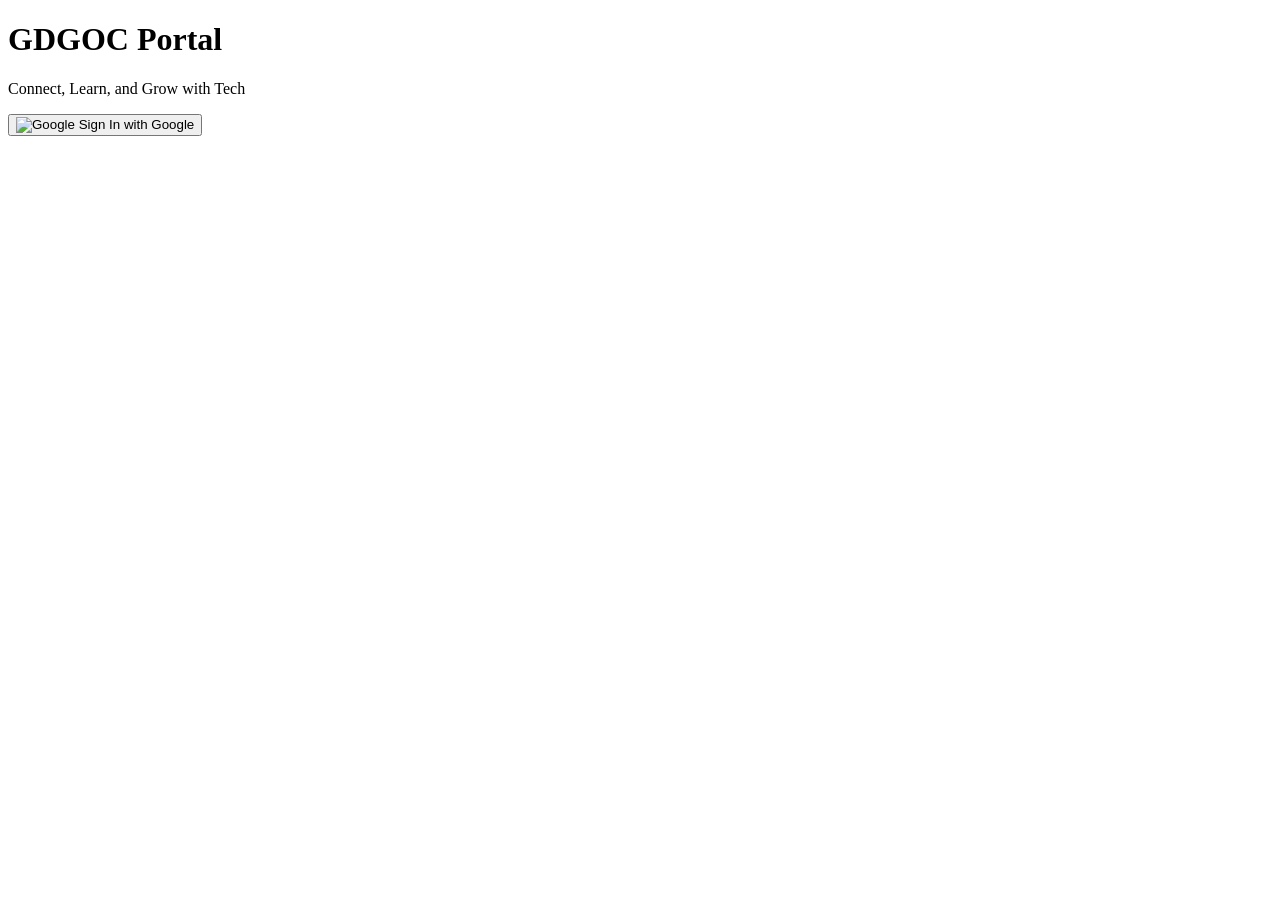
==== views/index.html @ 1333d4ae "first commit" ====
<!DOCTYPE html>
<html lang="en">
<head>
    <meta charset="UTF-8">
    <meta name="viewport" content="width=device-width, initial-scale=1.0">
    <title>GDGOC Club Portal</title>
    <!-- Tailwind CSS for clean Google-like styling -->
    <script src="https://cdn.jsdelivr.net/npm/@tailwindcss/browser@4"></script>
</head>
<body class="bg-gray-50 flex items-center justify-center h-screen">
    <div class="text-center p-8 bg-white shadow-xl rounded-2xl max-w-sm w-full">
        <h1 class="text-3xl font-bold text-gray-800 mb-2">GDGOC Portal</h1>
        <p class="text-gray-500 mb-6">Connect, Learn, and Grow with Tech</p>
        
        <button id="loginBtn" class="w-full flex items-center justify-center gap-3 bg-blue-600 hover:bg-blue-700 text-white font-medium py-3 px-4 rounded-lg transition">
            <img src="https://www.gstatic.com/firebasejs/ui/2.0.0/images/auth/google.svg" class="w-5 h-5 bg-white rounded-full p-0.5" alt="Google">
            Sign In with Google
        </button>
    </div>

    <!-- Firebase Configuration Scripts -->
    <script type="module" src="/static/js/auth.js"></script>
</body>
</html>
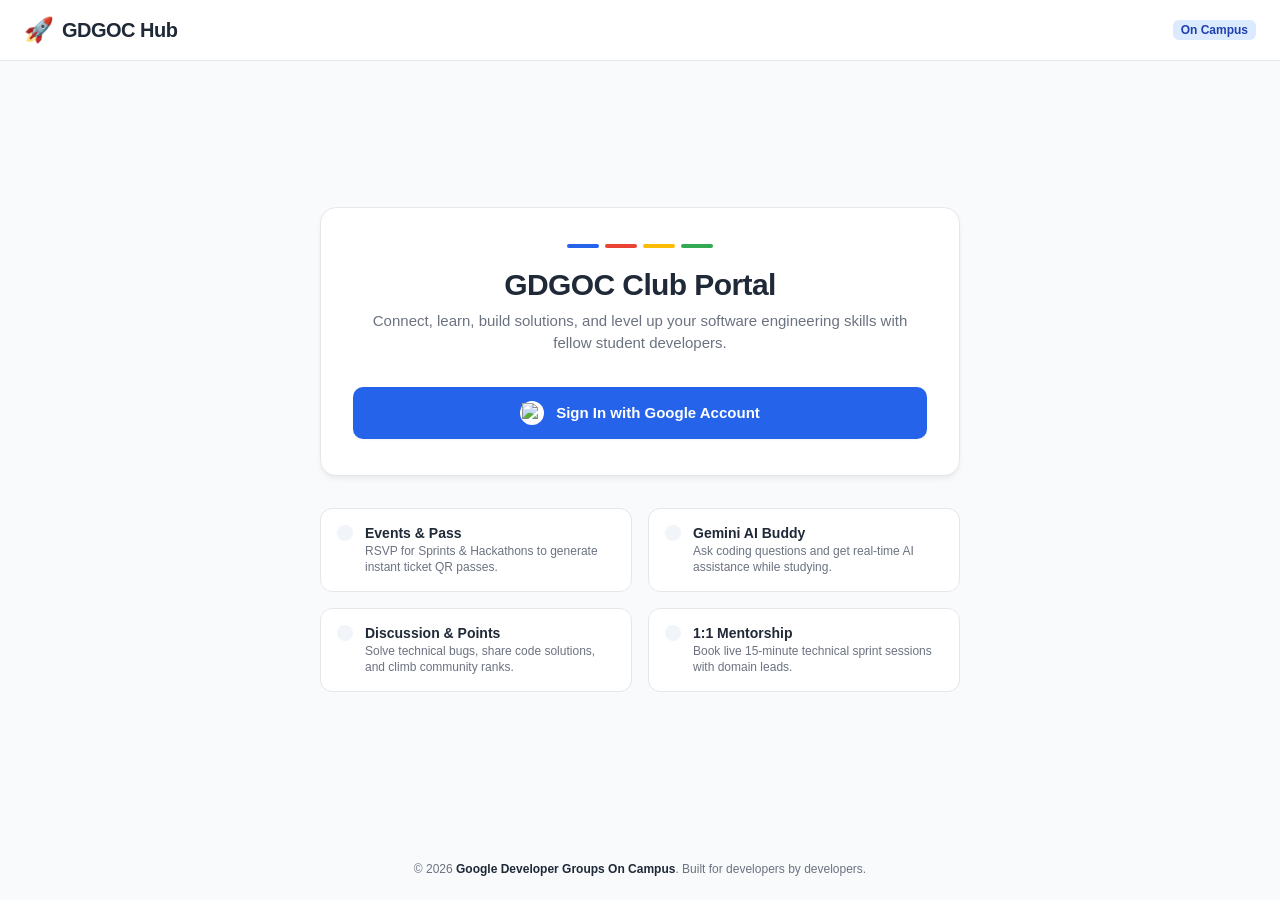
==== commit 7bbce359: "adding good index.html and changes in readme.md" ====
--- a/views/index.html
+++ b/views/index.html
@@ -3,22 +3,337 @@
 <head>
     <meta charset="UTF-8">
     <meta name="viewport" content="width=device-width, initial-scale=1.0">
-    <title>GDGOC Club Portal</title>
-    <!-- Tailwind CSS for clean Google-like styling -->
-    <script src="https://cdn.jsdelivr.net/npm/@tailwindcss/browser@4"></script>
+    <title>GDGOC Club Portal | Welcome</title>
+    <!-- FontAwesome Icons -->
+    <link rel="stylesheet" href="https://cdnjs.cloudflare.com/ajax/libs/font-awesome/7.3.0/css/all.min.css" integrity="sha512-ApSLB1Pd3/bZN8fWB/RG9YhN/7bd9Hkf3AGaE2mPfebjrxagjuBtx2GcgdqIlJkUzwylBo61r9Xa9NmgBI0swA==" crossorigin="anonymous" referrerpolicy="no-referrer" />
+    
+    <style>
+        /* CSS Variables matching your core dashboard color scheme */
+        :root {
+            --gdg-blue: #2563eb;
+            --gdg-blue-hover: #1d4ed8;
+            --gdg-red: #ea4335;
+            --gdg-yellow: #fbbc05;
+            --gdg-green: #34a853;
+            --bg-gray: #f8fafc;
+            --text-main: #1f2937;
+            --text-muted: #6b7280;
+            --border-color: #e5e7eb;
+        }
+
+        *, *::before, *::after {
+            box-sizing: border-box;
+            margin: 0;
+            padding: 0;
+        }
+
+        body {
+            font-family: -apple-system, BlinkMacSystemFont, "Segoe UI", Roboto, Helvetica, Arial, sans-serif;
+            background-color: var(--bg-gray);
+            color: var(--text-main);
+            min-height: 100vh;
+            display: flex;
+            flex-direction: column;
+            justify-content: space-between;
+            align-items: center;
+        }
+
+        /* Top Bar Branding */
+        header {
+            width: 100%;
+            background-color: #ffffff;
+            border-bottom: 1px solid var(--border-color);
+            padding: 1rem 1.5rem;
+            display: flex;
+            justify-content: space-between;
+            align-items: center;
+        }
+
+        .brand-logo-container {
+            display: flex;
+            align-items: center;
+            gap: 0.5rem;
+        }
+
+        .brand-logo {
+            font-size: 1.5rem;
+        }
+
+        .brand-title {
+            font-size: 1.25rem;
+            font-weight: 700;
+            color: var(--text-main);
+            letter-spacing: -0.025em;
+        }
+
+        .brand-badge {
+            background-color: #dbeafe;
+            color: #1e40af;
+            font-size: 0.75rem;
+            font-weight: 600;
+            padding: 0.2rem 0.5rem;
+            border-radius: 0.375rem;
+        }
+
+        /* Main Container & Hero Section */
+        main {
+            width: 100%;
+            max-width: 42rem;
+            padding: 2rem 1rem;
+            display: flex;
+            flex-direction: column;
+            align-items: center;
+            gap: 1.5rem;
+            animation: fadeIn 0.4s cubic-bezier(0.16, 1, 0.3, 1) forwards;
+        }
+
+        @keyframes fadeIn {
+            from {
+                opacity: 0;
+                transform: translateY(10px);
+            }
+            to {
+                opacity: 1;
+                transform: translateY(0);
+            }
+        }
+
+        .portal-card {
+            background-color: #ffffff;
+            width: 100%;
+            border: 1px solid var(--border-color);
+            border-radius: 1rem;
+            padding: 2.25rem 2rem;
+            box-shadow: 0 4px 6px -1px rgba(0, 0, 0, 0.05), 0 2px 4px -1px rgba(0, 0, 0, 0.03);
+            text-align: center;
+        }
+
+        /* Color Bar Accent */
+        .gdg-color-bar {
+            display: flex;
+            justify-content: center;
+            gap: 6px;
+            margin-bottom: 1.25rem;
+        }
+
+        .gdg-color-bar span {
+            width: 32px;
+            height: 4px;
+            border-radius: 2px;
+        }
+
+        .hero-title {
+            font-size: 1.875rem;
+            font-weight: 800;
+            color: var(--text-main);
+            margin-bottom: 0.5rem;
+            letter-spacing: -0.02em;
+        }
+
+        .hero-subtitle {
+            font-size: 0.9375rem;
+            color: var(--text-muted);
+            margin-bottom: 2rem;
+            line-height: 1.5;
+        }
+
+        /* Google Login Button */
+        .btn-google {
+            width: 100%;
+            display: flex;
+            align-items: center;
+            justify-content: center;
+            gap: 0.75rem;
+            background-color: var(--gdg-blue);
+            color: #ffffff;
+            font-size: 0.9375rem;
+            font-weight: 600;
+            padding: 0.875rem 1rem;
+            border: none;
+            border-radius: 0.625rem;
+            cursor: pointer;
+            transition: background-color 0.15s ease, transform 0.1s ease, box-shadow 0.15s ease;
+            box-shadow: 0 1px 2px 0 rgba(0, 0, 0, 0.05);
+        }
+
+        .btn-google:hover {
+            background-color: var(--gdg-blue-hover);
+            box-shadow: 0 4px 12px rgba(37, 99, 235, 0.2);
+        }
+
+        .btn-google:active {
+            transform: scale(0.98);
+        }
+
+        .google-icon-wrapper {
+            background-color: #ffffff;
+            border-radius: 50%;
+            width: 24px;
+            height: 24px;
+            display: flex;
+            align-items: center;
+            justify-content: center;
+            padding: 2px;
+        }
+
+        .google-icon-wrapper img {
+            width: 100%;
+            height: 100%;
+        }
+
+        /* Feature Highlights Grid */
+        .features-grid {
+            display: grid;
+            grid-template-columns: repeat(2, 1fr);
+            gap: 1rem;
+            width: 100%;
+            margin-top: 0.5rem;
+        }
+
+        @media (max-width: 520px) {
+            .features-grid {
+                grid-template-columns: 1fr;
+            }
+        }
+
+        .feature-item {
+            background-color: #ffffff;
+            border: 1px solid var(--border-color);
+            border-radius: 0.75rem;
+            padding: 1rem;
+            display: flex;
+            align-items: flex-start;
+            gap: 0.75rem;
+            text-align: left;
+            transition: border-color 0.2s ease;
+        }
+
+        .feature-item:hover {
+            border-color: #cbd5e1;
+        }
+
+        .feature-icon {
+            font-size: 1.25rem;
+            padding: 0.5rem;
+            border-radius: 0.5rem;
+            background-color: #f1f5f9;
+            display: flex;
+            align-items: center;
+            justify-content: center;
+            flex-shrink: 0;
+        }
+
+        .feature-text h4 {
+            font-size: 0.875rem;
+            font-weight: 700;
+            color: var(--text-main);
+            margin-bottom: 0.125rem;
+        }
+
+        .feature-text p {
+            font-size: 0.75rem;
+            color: var(--text-muted);
+            line-height: 1.35;
+        }
+
+        /* Footer */
+        footer {
+            padding: 1.5rem;
+            text-align: center;
+            font-size: 0.75rem;
+            color: var(--text-muted);
+            width: 100%;
+        }
+
+        footer strong {
+            color: var(--text-main);
+        }
+    </style>
 </head>
-<body class="bg-gray-50 flex items-center justify-center h-screen">
-    <div class="text-center p-8 bg-white shadow-xl rounded-2xl max-w-sm w-full">
-        <h1 class="text-3xl font-bold text-gray-800 mb-2">GDGOC Portal</h1>
-        <p class="text-gray-500 mb-6">Connect, Learn, and Grow with Tech</p>
-        
-        <button id="loginBtn" class="w-full flex items-center justify-center gap-3 bg-blue-600 hover:bg-blue-700 text-white font-medium py-3 px-4 rounded-lg transition">
-            <img src="https://www.gstatic.com/firebasejs/ui/2.0.0/images/auth/google.svg" class="w-5 h-5 bg-white rounded-full p-0.5" alt="Google">
-            Sign In with Google
-        </button>
-    </div>
-
-    <!-- Firebase Configuration Scripts -->
+<body>
+
+    <!-- Header Navigation -->
+    <header>
+        <div class="brand-logo-container">
+            <span class="brand-logo">🚀</span>
+            <h1 class="brand-title">GDGOC Hub</h1>
+        </div>
+        <span class="brand-badge">On Campus</span>
+    </header>
+
+    <!-- Main Portal Content -->
+    <main>
+        <div class="portal-card">
+            <!-- Google Color Strip -->
+            <div class="gdg-color-bar">
+                <span style="background-color: var(--gdg-blue);"></span>
+                <span style="background-color: var(--gdg-red);"></span>
+                <span style="background-color: var(--gdg-yellow);"></span>
+                <span style="background-color: var(--gdg-green);"></span>
+            </div>
+
+            <h1 class="hero-title">GDGOC Club Portal</h1>
+            <p class="hero-subtitle">Connect, learn, build solutions, and level up your software engineering skills with fellow student developers.</p>
+
+            <!-- Authentication Trigger (Matches your auth.js listener) -->
+            <button id="loginBtn" class="btn-google">
+                <span class="google-icon-wrapper">
+                    <img src="https://www.gstatic.com/firebasejs/ui/2.0.0/images/auth/google.svg" alt="Google">
+                </span>
+                Sign In with Google Account
+            </button>
+        </div>
+
+        <!-- Community Features Showcase -->
+        <div class="features-grid">
+            <div class="feature-item">
+                <div class="feature-icon" style="color: var(--gdg-blue);">
+                    <i class="fa-solid fa-calendar-day"></i>
+                </div>
+                <div class="feature-text">
+                    <h4>Events & Pass</h4>
+                    <p>RSVP for Sprints & Hackathons to generate instant ticket QR passes.</p>
+                </div>
+            </div>
+
+            <div class="feature-item">
+                <div class="feature-icon" style="color: #9333ea;">
+                    <i class="fa-solid fa-robot"></i>
+                </div>
+                <div class="feature-text">
+                    <h4>Gemini AI Buddy</h4>
+                    <p>Ask coding questions and get real-time AI assistance while studying.</p>
+                </div>
+            </div>
+
+            <div class="feature-item">
+                <div class="feature-icon" style="color: var(--gdg-green);">
+                    <i class="fa-solid fa-trophy"></i>
+                </div>
+                <div class="feature-text">
+                    <h4>Discussion & Points</h4>
+                    <p>Solve technical bugs, share code solutions, and climb community ranks.</p>
+                </div>
+            </div>
+
+            <div class="feature-item">
+                <div class="feature-icon" style="color: var(--gdg-red);">
+                    <i class="fa-solid fa-chalkboard-user"></i>
+                </div>
+                <div class="feature-text">
+                    <h4>1:1 Mentorship</h4>
+                    <p>Book live 15-minute technical sprint sessions with domain leads.</p>
+                </div>
+            </div>
+        </div>
+    </main>
+
+    <!-- Footer -->
+    <footer>
+        <p>&copy; 2026 <strong>Google Developer Groups On Campus</strong>. Built for developers by developers.</p>
+    </footer>
+
+    <!-- Firebase Authentication Script (DO NOT CHANGE) -->
     <script type="module" src="/static/js/auth.js"></script>
 </body>
 </html>
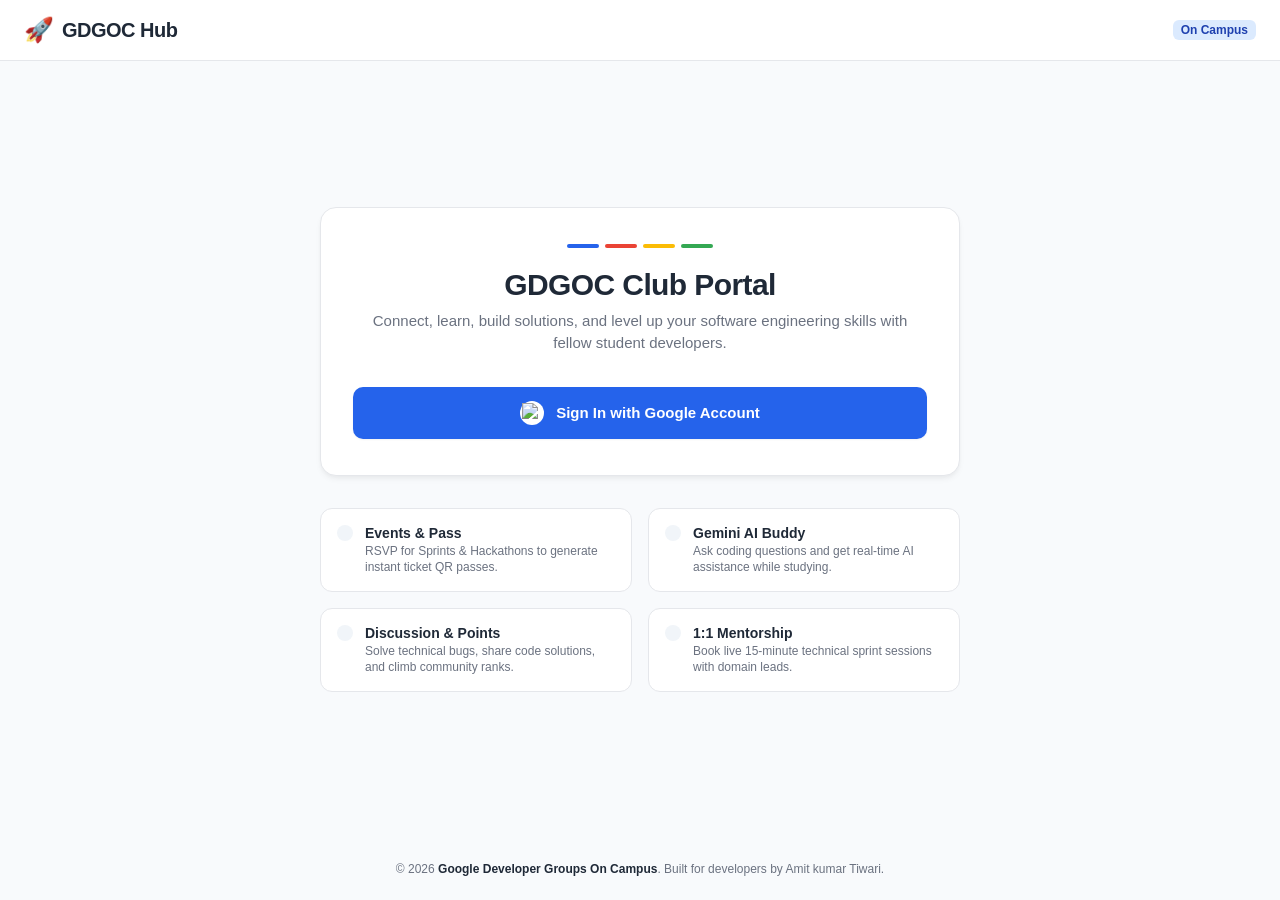
==== commit fdb03036: "small changes" ====
--- a/views/index.html
+++ b/views/index.html
@@ -330,7 +330,7 @@
 
     <!-- Footer -->
     <footer>
-        <p>&copy; 2026 <strong>Google Developer Groups On Campus</strong>. Built for developers by developers.</p>
+        <p>&copy; 2026 <strong>Google Developer Groups On Campus</strong>. Built for developers by Amit kumar Tiwari.</p>
     </footer>
 
     <!-- Firebase Authentication Script (DO NOT CHANGE) -->
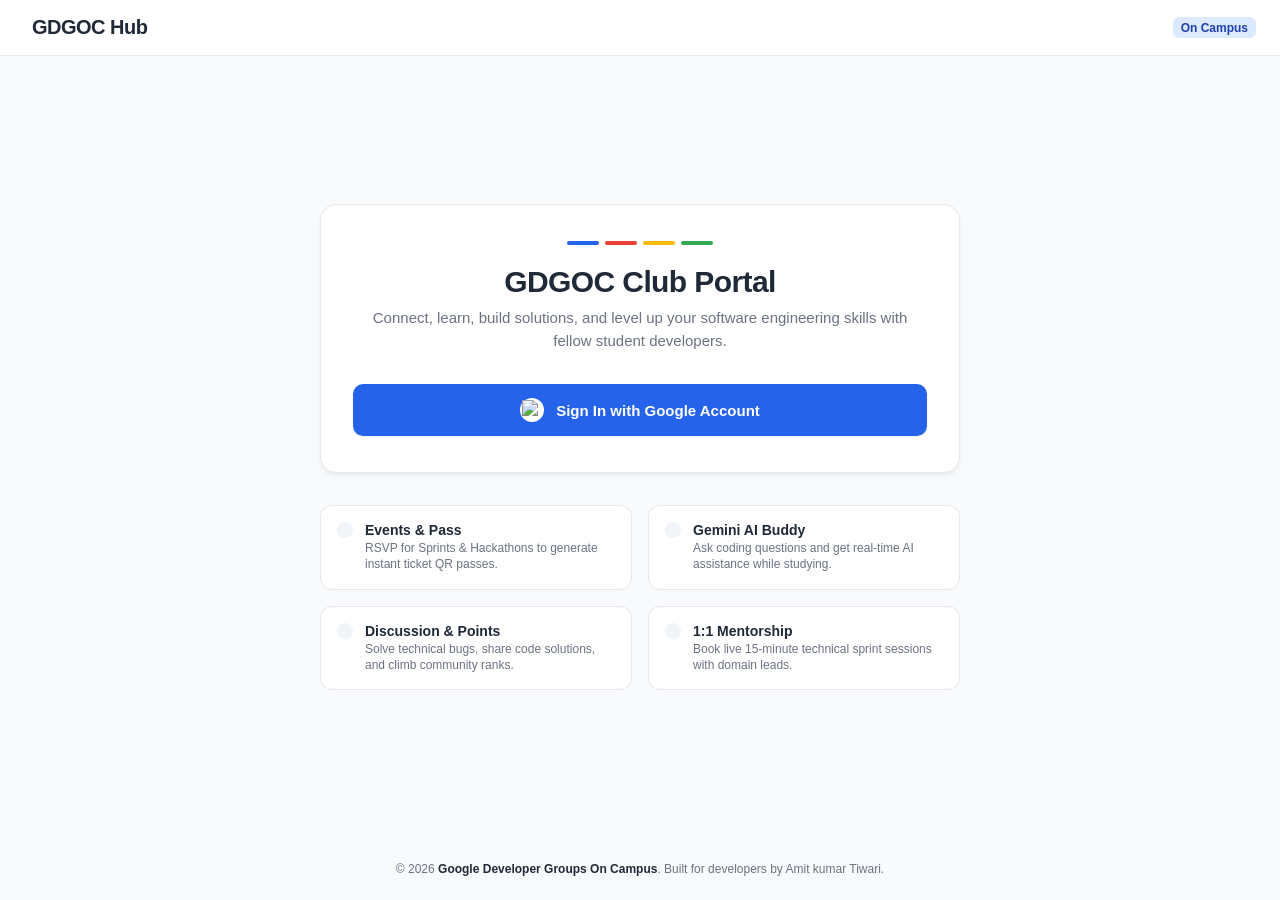
==== commit 4ed0e70e: "some more small changes" ====
--- a/views/index.html
+++ b/views/index.html
@@ -255,7 +255,7 @@
     <!-- Header Navigation -->
     <header>
         <div class="brand-logo-container">
-            <span class="brand-logo">🚀</span>
+            <span class="brand-logo"></span>
             <h1 class="brand-title">GDGOC Hub</h1>
         </div>
         <span class="brand-badge">On Campus</span>
